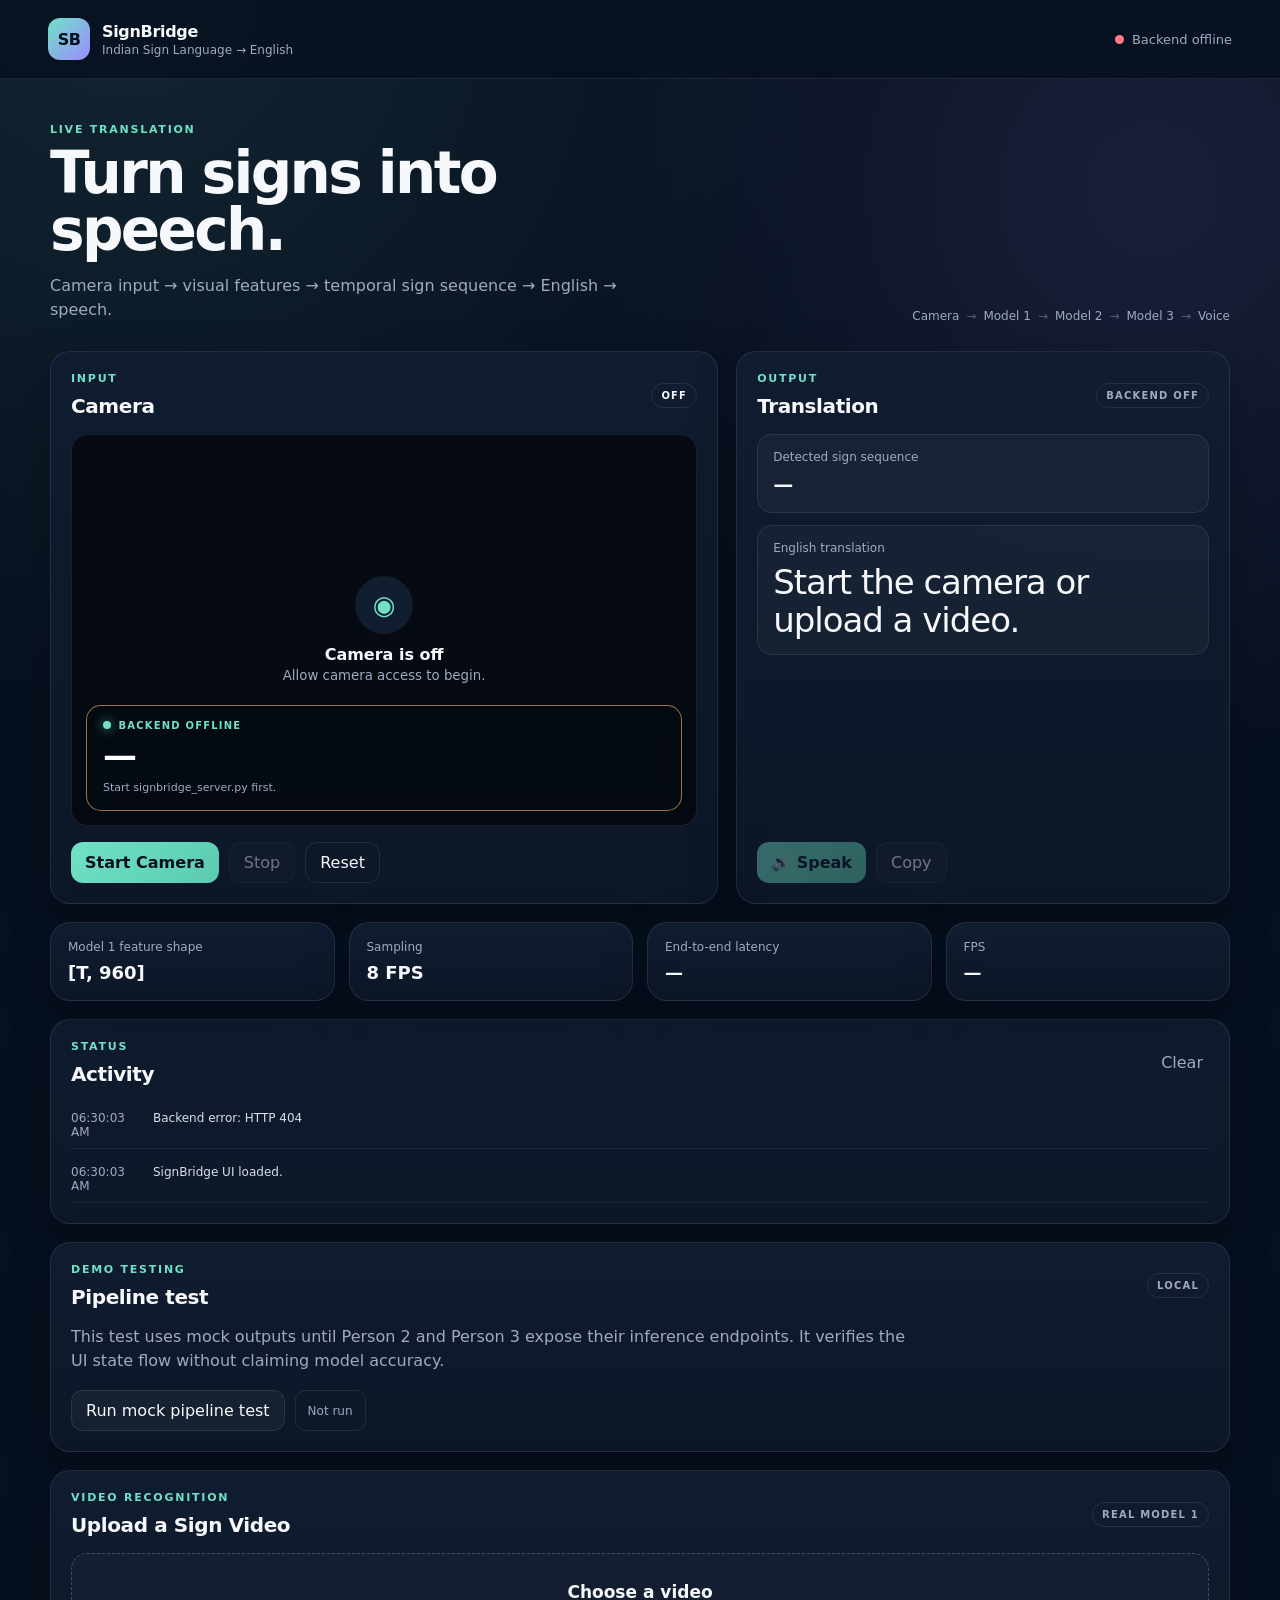
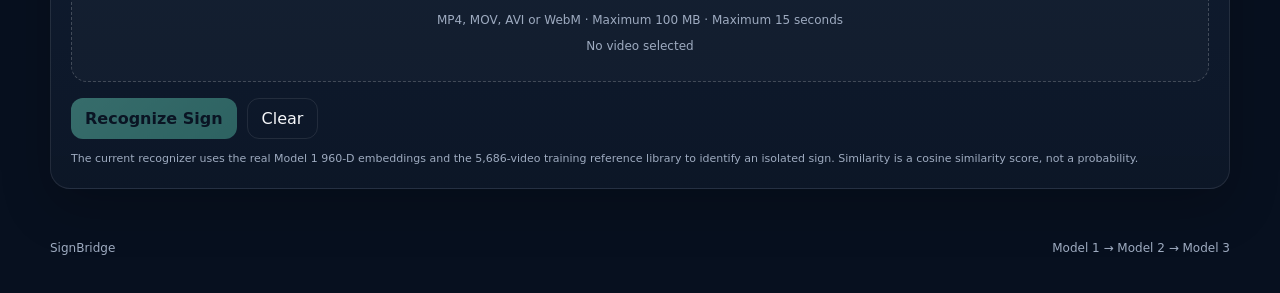
==== ui/index.html @ a26e988c "feat: initial SignBridge Model 1 release - MobileNetV3-Large contrastive encoder (960-dim embeddings" ====
<!doctype html>
<html lang="en">
<head>
  <meta charset="UTF-8">
  <meta name="viewport" content="width=device-width, initial-scale=1.0">
  <meta name="theme-color" content="#0b1220">
  <meta name="description" content="SignBridge - Indian Sign Language to English Speech Translator">
  <title>SignBridge — ISL Translator</title>
  <link rel="manifest" href="manifest.webmanifest">
  <link rel="icon" href="assets/icon.svg" type="image/svg+xml">
  <link rel="stylesheet" href="styles.css">
</head>
<body>
  <header class="topbar">
    <div class="brand">
      <div class="brand-mark" aria-hidden="true">SB</div>
      <div>
        <div class="brand-name">SignBridge</div>
        <div class="brand-subtitle">Indian Sign Language → English</div>
      </div>
    </div>
    <div class="header-status">
      <span class="status-dot" id="systemDot"></span>
      <span id="systemStatus">Ready</span>
    </div>
  </header>

  <main class="app-shell">
    <section class="hero">
      <div>
        <p class="eyebrow">LIVE TRANSLATION</p>
        <h1>Turn signs into speech.</h1>
        <p class="hero-copy">
          Camera input → visual features → temporal sign sequence → English → speech.
        </p>
      </div>
      <div class="pipeline" aria-label="Model pipeline">
        <span>Camera</span>
        <span>→</span>
        <span>Model 1</span>
        <span>→</span>
        <span>Model 2</span>
        <span>→</span>
        <span>Model 3</span>
        <span>→</span>
        <span>Voice</span>
      </div>
    </section>

    <section class="grid">
      <article class="card camera-card">
        <div class="card-header">
          <div>
            <p class="eyebrow">INPUT</p>
            <h2>Camera</h2>
          </div>
          <span class="badge" id="cameraBadge">OFF</span>
        </div>

        <div class="video-wrap">
          <video id="video" autoplay playsinline muted></video>
          <div class="camera-placeholder" id="cameraPlaceholder">
            <div class="camera-icon">◉</div>
            <p>Camera is off</p>
            <small>Allow camera access to begin.</small>
          </div>
          <div class="recording-pill hidden" id="recordingPill">
            <span></span> Detecting signs
          </div>
        </div>

        <div class="controls">
          <button class="btn primary" id="startBtn">Start Camera</button>
          <button class="btn secondary" id="stopBtn" disabled>Stop</button>
          <button class="btn ghost" id="resetBtn">Reset</button>
        </div>
      </article>

      <article class="card result-card">
        <div class="card-header">
          <div>
            <p class="eyebrow">OUTPUT</p>
            <h2>Translation</h2>
          </div>
          <span class="badge neutral" id="inferenceBadge">MOCK MODE</span>
        </div>

        <div class="result-block">
          <div class="label">Detected sign sequence</div>
          <div class="sign-sequence" id="signSequence">—</div>
        </div>

        <div class="result-block">
          <div class="label">English translation</div>
          <div class="translation" id="translation">Start the camera to begin.</div>
        </div>

        <div class="result-actions">
          <button class="btn primary" id="speakBtn" disabled>🔊 Speak</button>
          <button class="btn secondary" id="copyBtn" disabled>Copy</button>
        </div>
      </article>
    </section>

    <section class="metrics-grid">
      <div class="metric card">
        <div class="label">Model 1 feature shape</div>
        <strong id="featureShape">[T, 960]</strong>
      </div>
      <div class="metric card">
        <div class="label">Sampling</div>
        <strong id="sampleFps">8 FPS</strong>
      </div>
      <div class="metric card">
        <div class="label">End-to-end latency</div>
        <strong id="latency">—</strong>
      </div>
      <div class="metric card">
        <div class="label">FPS</div>
        <strong id="fps">—</strong>
      </div>
    </section>

    <section class="card activity-card">
      <div class="card-header">
        <div>
          <p class="eyebrow">STATUS</p>
          <h2>Activity</h2>
        </div>
        <button class="text-btn" id="clearLogBtn">Clear</button>
      </div>
      <div class="activity-log" id="activityLog" aria-live="polite"></div>
    </section>

    <section class="card testing-card">
      <div class="card-header">
        <div>
          <p class="eyebrow">DEMO TESTING</p>
          <h2>Pipeline test</h2>
        </div>
        <span class="badge neutral">LOCAL</span>
      </div>
      <p class="testing-copy">
        This test uses mock outputs until Person 2 and Person 3 expose their inference endpoints.
        It verifies the UI state flow without claiming model accuracy.
      </p>
      <div class="test-row">
        <button class="btn secondary" id="runTestBtn">Run mock pipeline test</button>
        <span id="testResult" class="test-result">Not run</span>
      </div>
    </section>
  </main>

  <footer class="footer">
    <span>SignBridge</span>
    <span>Model 1 → Model 2 → Model 3</span>
  </footer>

  <script src="app.js"></script>
  <script>
    if ("serviceWorker" in navigator) {
      window.addEventListener("load", () => {
        navigator.serviceWorker.register("sw.js").catch(() => {});
      });
    }
  </script>
</body>
</html>
---- ui/styles.css ----
:root {
  --bg: #07101f;
  --panel: #0d1728;
  --panel-2: #111d31;
  --border: rgba(255,255,255,.09);
  --text: #f7f8fb;
  --muted: #9eabc0;
  --accent: #70e1c6;
  --accent-2: #9b8cff;
  --danger: #ff7b88;
  --shadow: 0 18px 50px rgba(0,0,0,.22);
  --radius: 20px;
}

* { box-sizing: border-box; }
html, body { margin: 0; min-height: 100%; }
body {
  font-family: Inter, ui-sans-serif, system-ui, -apple-system, BlinkMacSystemFont, "Segoe UI", sans-serif;
  background:
    radial-gradient(circle at 10% 0%, rgba(112,225,198,.10), transparent 32%),
    radial-gradient(circle at 90% 10%, rgba(155,140,255,.12), transparent 28%),
    var(--bg);
  color: var(--text);
}

button { font: inherit; }
.hidden { display: none !important; }

.topbar {
  display: flex;
  align-items: center;
  justify-content: space-between;
  gap: 16px;
  padding: 18px clamp(16px, 4vw, 48px);
  border-bottom: 1px solid var(--border);
  position: sticky;
  top: 0;
  z-index: 10;
  background: rgba(7,16,31,.82);
  backdrop-filter: blur(18px);
}

.brand { display: flex; gap: 12px; align-items: center; }
.brand-mark {
  width: 42px; height: 42px; border-radius: 12px;
  display: grid; place-items: center;
  background: linear-gradient(135deg, var(--accent), var(--accent-2));
  color: #06101c; font-weight: 900; letter-spacing: -.04em;
}
.brand-name { font-weight: 800; letter-spacing: -.02em; }
.brand-subtitle { color: var(--muted); font-size: 12px; margin-top: 2px; }
.header-status { display: flex; align-items: center; gap: 8px; color: var(--muted); font-size: 13px; }
.status-dot { width: 9px; height: 9px; border-radius: 999px; background: #737e91; }
.status-dot.live { background: var(--accent); box-shadow: 0 0 14px rgba(112,225,198,.55); }
.status-dot.error { background: var(--danger); }

.app-shell { width: min(1180px, calc(100% - 32px)); margin: 0 auto; padding: 44px 0 32px; }

.hero { display: flex; align-items: flex-end; justify-content: space-between; gap: 24px; margin-bottom: 28px; }
.eyebrow { font-size: 11px; letter-spacing: .16em; font-weight: 800; color: var(--accent); margin: 0 0 9px; }
h1 { margin: 0; font-size: clamp(34px, 5vw, 58px); line-height: .98; letter-spacing: -.045em; max-width: 670px; }
h2 { margin: 0; font-size: 20px; letter-spacing: -.02em; }
.hero-copy { color: var(--muted); max-width: 620px; line-height: 1.55; margin: 15px 0 0; }
.pipeline {
  display: flex; flex-wrap: wrap; justify-content: flex-end; gap: 7px;
  color: var(--muted); font-size: 12px; max-width: 430px;
}
.pipeline span:nth-child(even) { opacity: .45; }

.grid { display: grid; grid-template-columns: 1.15fr .85fr; gap: 18px; }
.card {
  background: linear-gradient(180deg, rgba(17,29,49,.92), rgba(13,23,40,.94));
  border: 1px solid var(--border);
  border-radius: var(--radius);
  box-shadow: var(--shadow);
}
.camera-card, .result-card, .activity-card, .testing-card { padding: 20px; }
.card-header { display: flex; align-items: center; justify-content: space-between; gap: 16px; margin-bottom: 16px; }

.badge {
  border: 1px solid var(--border); border-radius: 999px; padding: 6px 9px;
  font-size: 10px; font-weight: 900; letter-spacing: .12em;
}
.badge.neutral { color: var(--muted); }

.video-wrap {
  aspect-ratio: 16 / 10;
  background: #050a13; border-radius: 16px; overflow: hidden;
  border: 1px solid var(--border); position: relative;
}
video { width: 100%; height: 100%; object-fit: cover; transform: scaleX(-1); display: none; }
.camera-placeholder {
  width: 100%; height: 100%; display: grid; place-items: center;
  align-content: center; color: var(--muted); text-align: center; gap: 4px;
}
.camera-placeholder p { margin: 7px 0 0; color: var(--text); font-weight: 700; }
.camera-icon { width: 58px; height: 58px; border-radius: 50%; display: grid; place-items: center; background: var(--panel-2); color: var(--accent); font-size: 26px; }
.recording-pill {
  position: absolute; left: 12px; top: 12px;
  padding: 7px 10px; border-radius: 999px;
  background: rgba(5,10,19,.78); border: 1px solid var(--border);
  font-size: 11px; backdrop-filter: blur(8px);
}
.recording-pill span { display: inline-block; width: 7px; height: 7px; border-radius: 50%; background: var(--danger); margin-right: 6px; }
.controls, .result-actions, .test-row { display: flex; gap: 10px; flex-wrap: wrap; margin-top: 16px; }
.btn {
  border: 1px solid var(--border); border-radius: 12px;
  padding: 10px 14px; cursor: pointer; color: var(--text);
  background: var(--panel-2); transition: transform .15s ease, opacity .15s ease, border-color .15s ease;
}
.btn:hover:not(:disabled) { transform: translateY(-1px); border-color: rgba(255,255,255,.18); }
.btn:disabled { cursor: not-allowed; opacity: .42; }
.btn.primary { background: linear-gradient(135deg, var(--accent), #5bcab0); color: #06101c; border: 0; font-weight: 800; }
.btn.secondary { background: rgba(255,255,255,.04); }
.btn.ghost { background: transparent; }

.result-card { display: flex; flex-direction: column; }
.result-block {
  padding: 15px; background: rgba(255,255,255,.035);
  border: 1px solid var(--border); border-radius: 15px; margin-bottom: 12px;
}
.label { color: var(--muted); font-size: 12px; margin-bottom: 8px; }
.sign-sequence { font-weight: 800; font-size: 20px; line-height: 1.25; min-height: 25px; }
.translation { font-size: clamp(24px, 3vw, 34px); line-height: 1.12; letter-spacing: -.03em; min-height: 74px; }
.result-actions { margin-top: auto; }

.metrics-grid { display: grid; grid-template-columns: repeat(4, 1fr); gap: 14px; margin: 18px 0; }
.metric { padding: 17px; }
.metric strong { font-size: 18px; }

.activity-log { max-height: 220px; overflow: auto; display: grid; gap: 7px; }
.log-line {
  display: grid; grid-template-columns: 70px 1fr; gap: 12px;
  padding: 9px 0; border-bottom: 1px solid rgba(255,255,255,.05);
  font-size: 12px;
}
.log-time { color: var(--muted); }
.log-text { color: #d9dfeb; }
.text-btn { color: var(--muted); background: transparent; border: 0; cursor: pointer; }

.testing-card { margin-top: 18px; }
.testing-copy { color: var(--muted); line-height: 1.55; margin: 0; max-width: 850px; }
.test-result { display: inline-flex; align-items: center; min-height: 40px; padding: 0 12px; border-radius: 10px; border: 1px solid var(--border); font-size: 12px; color: var(--muted); }
.test-result.pass { color: var(--accent); }
.test-result.fail { color: var(--danger); }

.footer {
  width: min(1180px, calc(100% - 32px)); margin: 0 auto; padding: 20px 0 38px;
  display: flex; justify-content: space-between; gap: 16px; color: var(--muted); font-size: 12px;
}

@media (max-width: 900px) {
  .hero { flex-direction: column; align-items: flex-start; }
  .pipeline { justify-content: flex-start; }
  .grid { grid-template-columns: 1fr; }
}
@media (max-width: 640px) {
  .app-shell { padding-top: 30px; }
  .metrics-grid { grid-template-columns: repeat(2, 1fr); }
  .topbar { padding-left: 16px; padding-right: 16px; }
  .header-status { display: none; }
  .footer { flex-direction: column; }
}
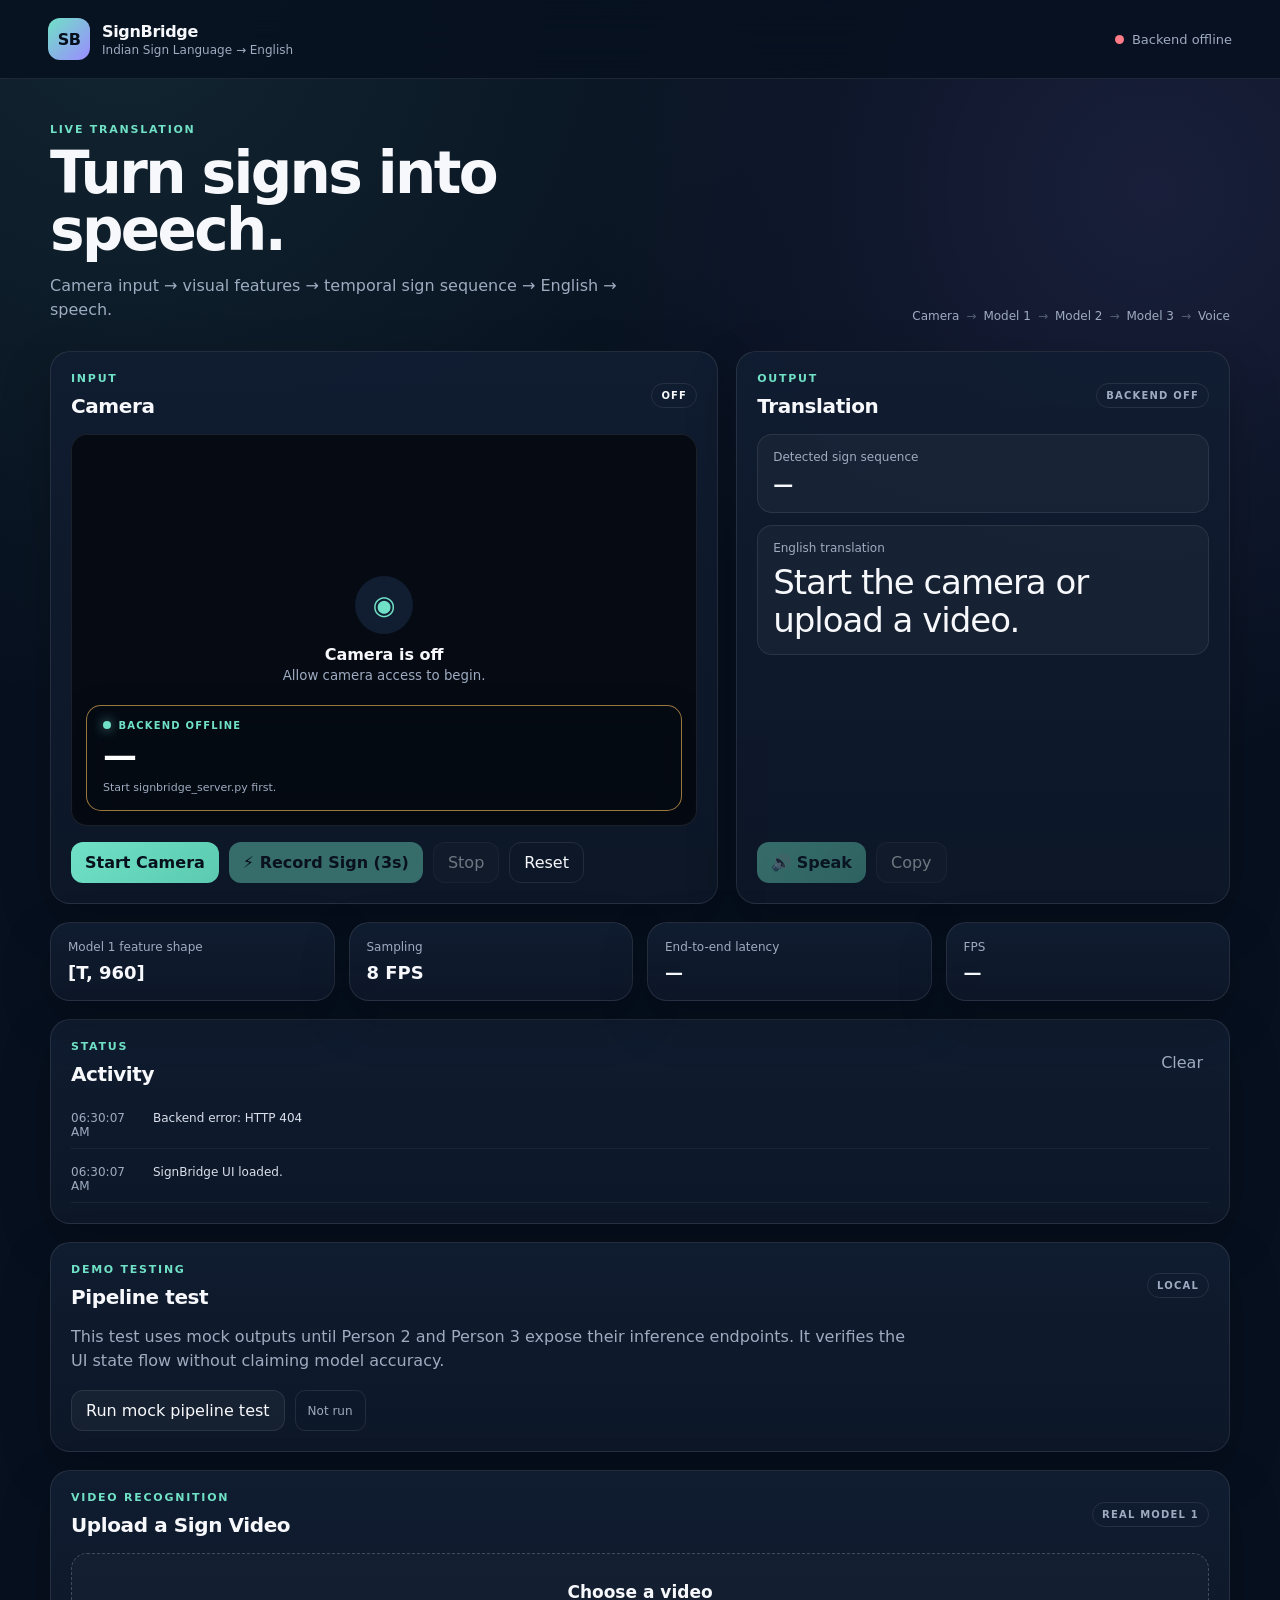
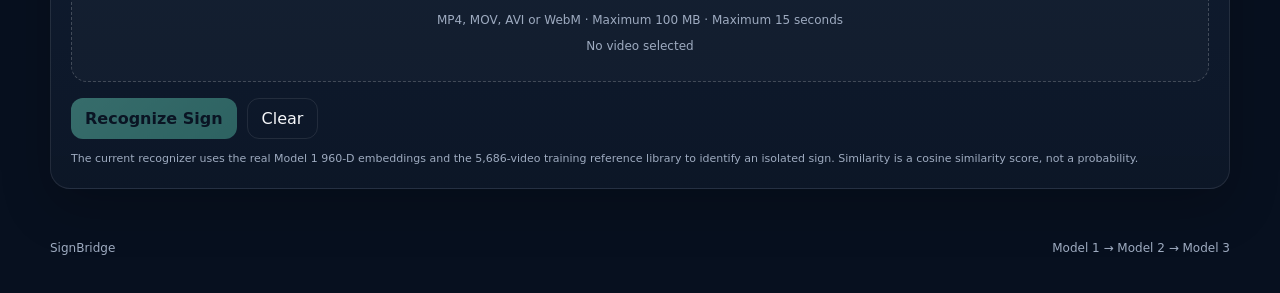
==== commit 05d63df0: "Feat: Modularize SignBridge into Model 1, 2, 3 directories and deploy main" ====
--- a/ui/index.html
+++ b/ui/index.html
@@ -71,6 +71,7 @@
 
         <div class="controls">
           <button class="btn primary" id="startBtn">Start Camera</button>
+          <button class="btn primary" id="recordBtn" disabled style="background:#70e1c6; color:#050a13;">⚡ Record Sign (3s)</button>
           <button class="btn secondary" id="stopBtn" disabled>Stop</button>
           <button class="btn ghost" id="resetBtn">Reset</button>
         </div>
